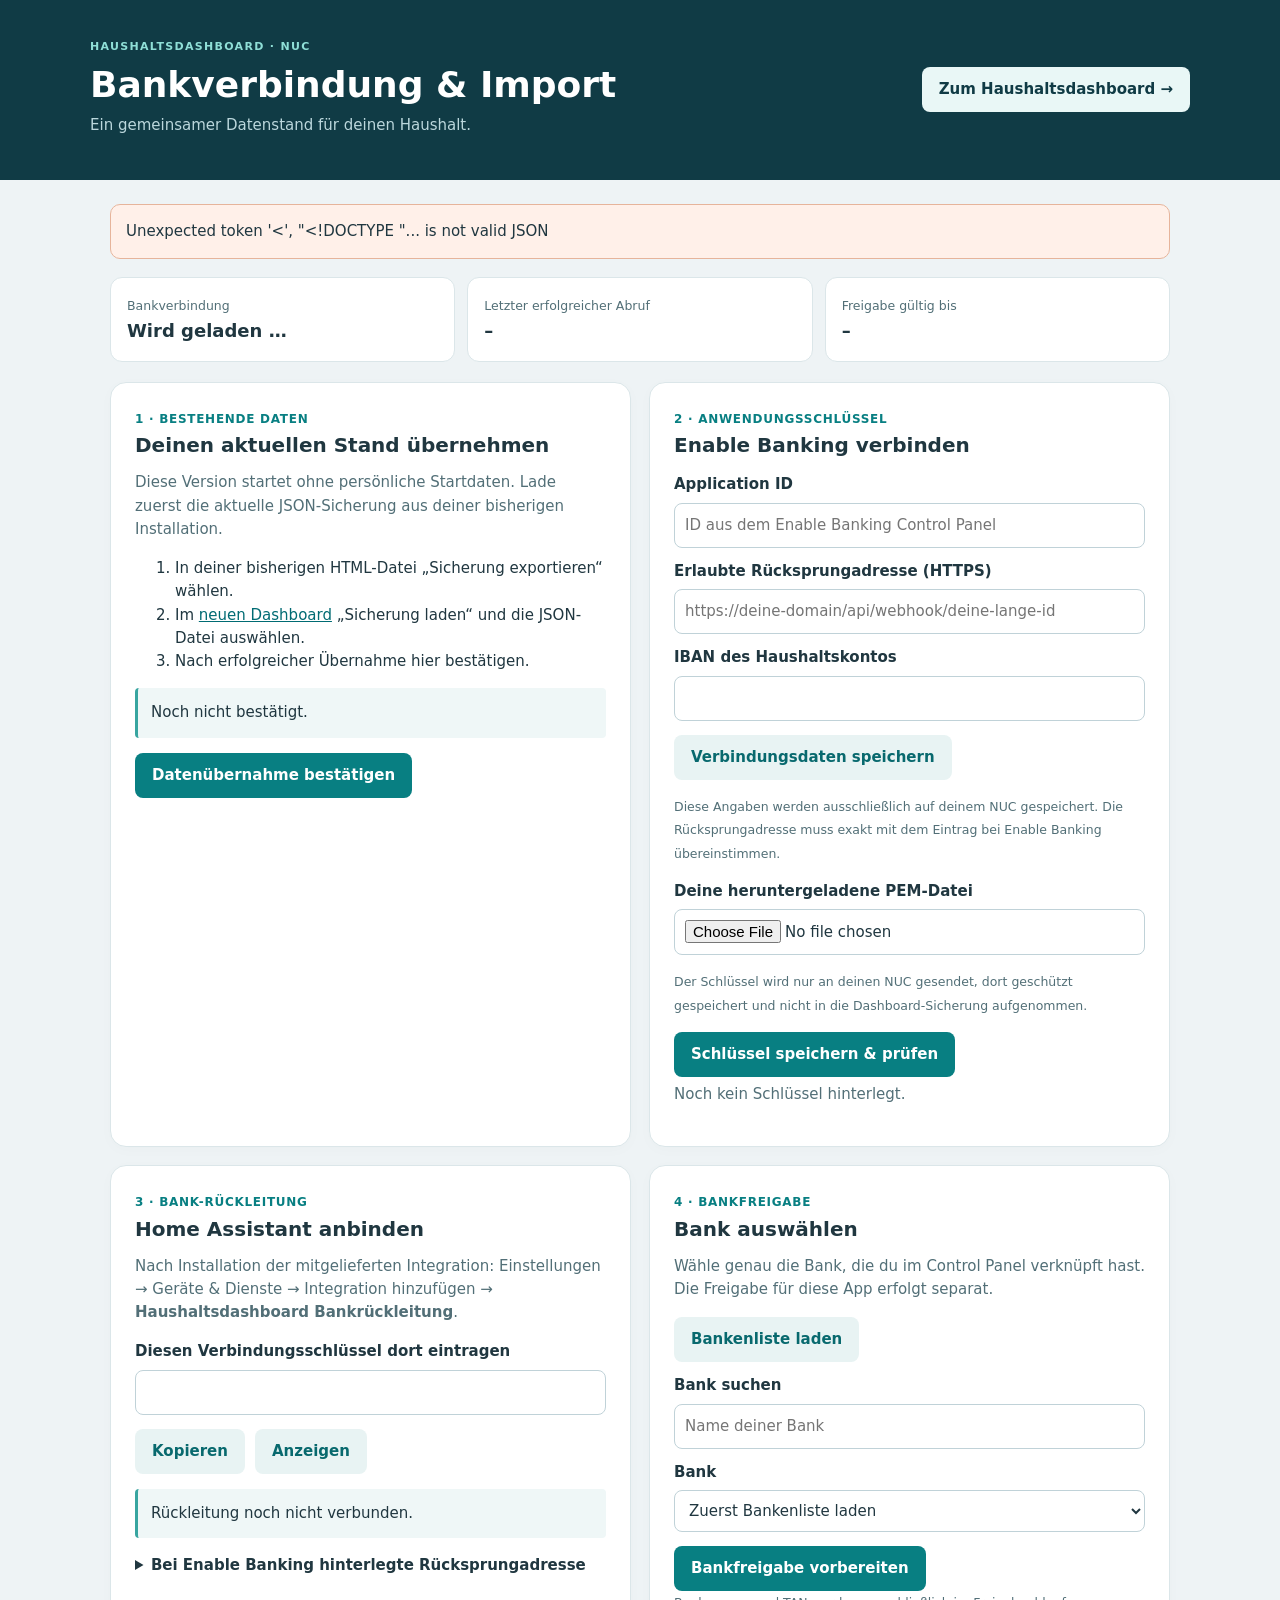
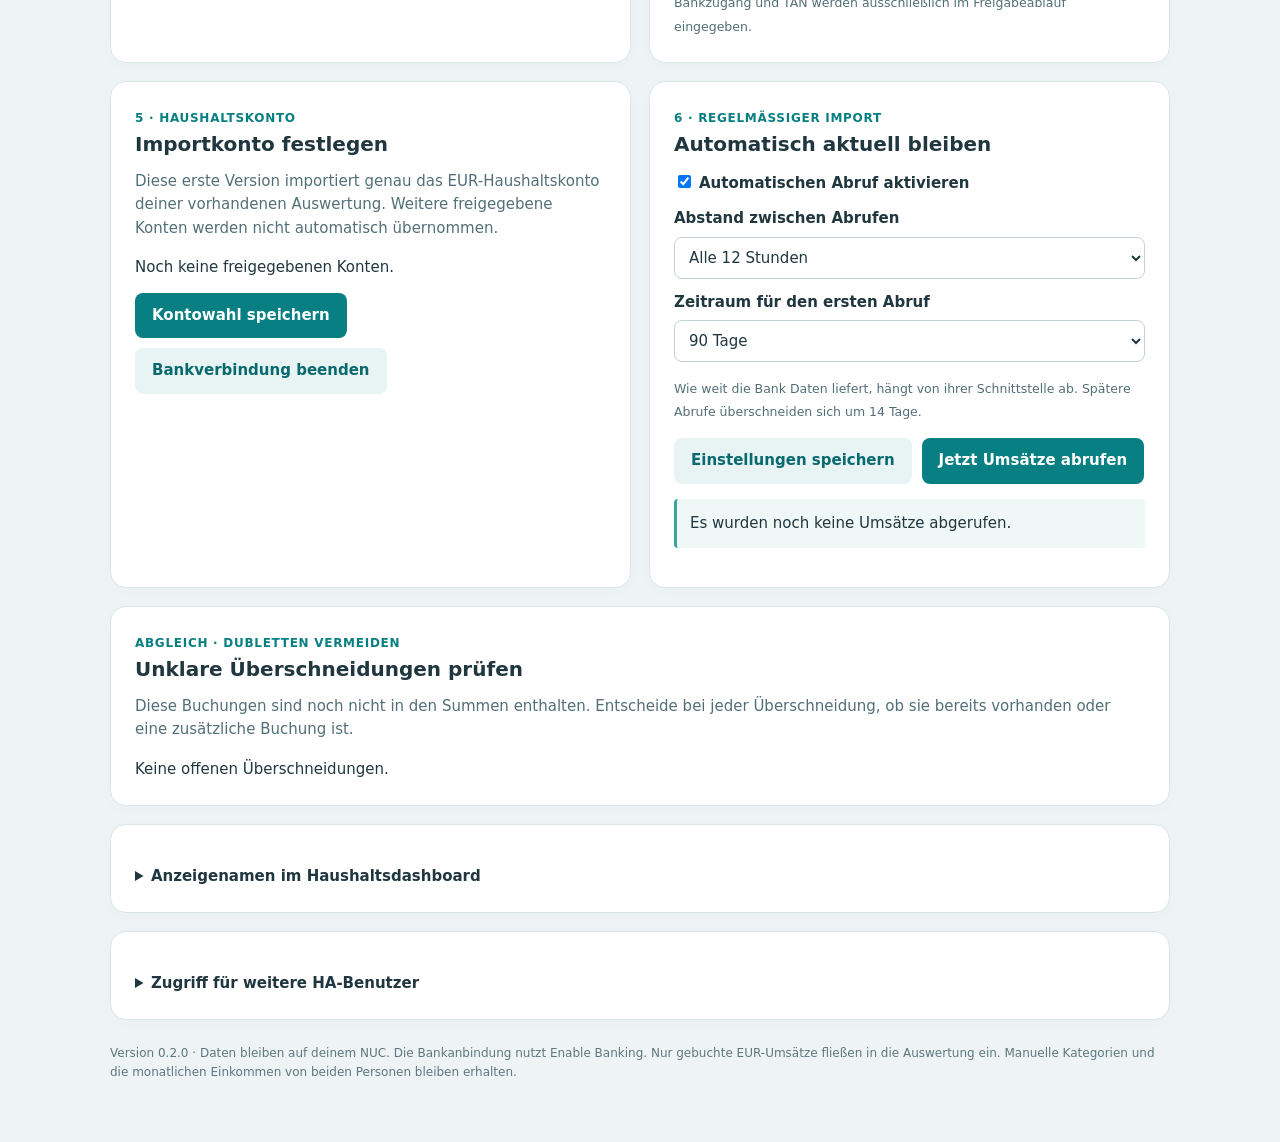
==== haushaltsdashboard/app/public/index.html @ 6bea0fce "Add Home Assistant household dashboard 0.2.0 with migration guide and checks" ====
<!doctype html>
<html lang="de"><head><meta charset="utf-8"><meta name="viewport" content="width=device-width,initial-scale=1"><title>Haushalt · Bankverbindung</title>
<style>
:root{font:15px/1.55 system-ui,sans-serif;color:#203740;background:#eef3f5;--accent:#087f82}*{box-sizing:border-box}body{margin:0}header{background:#103b45;color:white;padding:34px max(5vw,20px)}header .wrap{display:flex;justify-content:space-between;gap:20px;align-items:center}h1{font-size:clamp(25px,4vw,36px);line-height:1.2;margin:6px 0}h2{font-size:20px;margin:0 0 10px}h3{font-size:16px;margin:0 0 10px}.eyebrow{letter-spacing:.12em;text-transform:uppercase;font-size:11px;font-weight:750;color:#8fdfd7}.wrap,main{max-width:1100px;margin:auto}main{padding:24px 20px 60px}.grid{display:grid;grid-template-columns:1fr 1fr;gap:18px}.card{background:white;border:1px solid #dbe6e9;padding:24px;border-radius:16px;box-shadow:0 3px 15px #183e4405}.wide{grid-column:1/-1}.step{color:var(--accent);font-size:12px;letter-spacing:.06em;text-transform:uppercase;font-weight:800}.muted,small{color:#526f77}.muted{margin:6px 0 16px}label{display:block;font-weight:650;margin:12px 0 6px}input,select,textarea{font:inherit;border:1px solid #c0d2d8;border-radius:8px;padding:10px;width:100%;background:#fff;color:#203740}input[type=checkbox],input[type=radio]{width:auto;margin-right:8px}button,.button{font:inherit;display:inline-block;border:0;border-radius:8px;padding:11px 17px;cursor:pointer;background:var(--accent);color:white;text-decoration:none;font-weight:650}button.secondary,.button.secondary{background:#e8f3f3;color:#08696e}header .button{white-space:nowrap;background:#e9f7f6;color:#103b45}.row{display:flex;flex-wrap:wrap;gap:10px;align-items:center;margin-top:14px}button:disabled{opacity:.5;cursor:wait}code{font-size:12px;overflow-wrap:anywhere}#message{position:sticky;top:12px;z-index:2;border-radius:10px;padding:15px;margin-bottom:18px;background:#dff4ed;border:1px solid #a3d9c5}#message.error{background:#fff0e9;border-color:#e6b49b}.status{display:grid;grid-template-columns:repeat(3,1fr);gap:12px;margin:0 0 20px}.stat{padding:16px;border-radius:12px;background:white;border:1px solid #dbe6e9}.stat strong{display:block;font-size:18px}.note{padding:13px;background:#eff7f7;border-left:3px solid #38a5a0;border-radius:4px}details{margin-top:16px}summary{cursor:pointer;font-weight:650}.review{padding:18px 0;border-top:1px solid #dce7ea}.compare{display:grid;grid-template-columns:1fr 1fr;gap:14px}.compare>div{padding:13px;border-radius:8px;background:#f3f7f9}.compare p{overflow-wrap:anywhere;margin:4px 0}a{color:#006b73}#bridge{font-family:monospace}footer{margin-top:24px;font-size:12px;color:#5e7780}.owner-only[hidden],[hidden]{display:none!important}@media(max-width:700px){.grid,.compare{grid-template-columns:1fr}.wide{grid-column:auto}.status{grid-template-columns:1fr}.card{padding:19px}header .wrap{align-items:flex-start;flex-direction:column}main{padding:18px 12px}.stat strong{font-size:16px}}
</style></head><body><header><div class="wrap"><div><span class="eyebrow">Haushaltsdashboard · NUC</span><h1>Bankverbindung & Import</h1><p style="margin:8px 0;color:#bbd7dc">Ein gemeinsamer Datenstand für deinen Haushalt.</p></div><a class="button" href="dashboard.html">Zum Haushaltsdashboard →</a></div></header>
<main><div id="message" role="status" hidden></div><div class="status"><div class="stat"><small>Bankverbindung</small><strong id="connection">Wird geladen …</strong></div><div class="stat"><small>Letzter erfolgreicher Abruf</small><strong id="last-sync">–</strong></div><div class="stat"><small>Freigabe gültig bis</small><strong id="valid-until">–</strong></div></div>
<div class="grid">
<section class="card owner-only"><span class="step">1 · Bestehende Daten</span><h2>Deinen aktuellen Stand übernehmen</h2><p class="muted">Diese Version startet ohne persönliche Startdaten. Lade zuerst die aktuelle JSON-Sicherung aus deiner bisherigen Installation.</p><ol><li>In deiner bisherigen HTML-Datei „Sicherung exportieren“ wählen.</li><li>Im <a href="dashboard.html">neuen Dashboard</a> „Sicherung laden“ und die JSON-Datei auswählen.</li><li>Nach erfolgreicher Übernahme hier bestätigen.</li></ol><p id="migration-note" class="note">Noch nicht bestätigt.</p><button id="migration">Datenübernahme bestätigen</button></section>
<section class="card owner-only"><span class="step">2 · Anwendungsschlüssel</span><h2>Enable Banking verbinden</h2><label for="application-id">Application ID</label><input id="application-id" autocomplete="off" placeholder="ID aus dem Enable Banking Control Panel"><label for="redirect-input">Erlaubte Rücksprungadresse (HTTPS)</label><input id="redirect-input" type="url" autocomplete="off" placeholder="https://deine-domain/api/webhook/deine-lange-id"><label for="household-iban">IBAN des Haushaltskontos</label><input id="household-iban" autocomplete="off"><div class="row"><button id="save-connection" class="secondary">Verbindungsdaten speichern</button></div><p><small>Diese Angaben werden ausschließlich auf deinem NUC gespeichert. Die Rücksprungadresse muss exakt mit dem Eintrag bei Enable Banking übereinstimmen.</small></p><label for="key">Deine heruntergeladene PEM-Datei</label><input id="key" type="file" accept=".pem"><p><small>Der Schlüssel wird nur an deinen NUC gesendet, dort geschützt gespeichert und nicht in die Dashboard-Sicherung aufgenommen.</small></p><button id="upload-key">Schlüssel speichern & prüfen</button><p id="key-state" class="muted">Noch kein Schlüssel hinterlegt.</p></section>
<section class="card owner-only"><span class="step">3 · Bank-Rückleitung</span><h2>Home Assistant anbinden</h2><p class="muted">Nach Installation der mitgelieferten Integration: Einstellungen → Geräte & Dienste → Integration hinzufügen → <b>Haushaltsdashboard Bankrückleitung</b>.</p><label for="bridge">Diesen Verbindungsschlüssel dort eintragen</label><input id="bridge" type="password" readonly autocomplete="off"><div class="row"><button id="copy-bridge" class="secondary">Kopieren</button><button id="show-bridge" class="secondary">Anzeigen</button></div><p id="bridge-state" class="note">Rückleitung noch nicht verbunden.</p><details><summary>Bei Enable Banking hinterlegte Rücksprungadresse</summary><p><code id="redirect"></code></p></details></section>
<section class="card owner-only"><span class="step">4 · Bankfreigabe</span><h2>Bank auswählen</h2><p class="muted">Wähle genau die Bank, die du im Control Panel verknüpft hast. Die Freigabe für diese App erfolgt separat.</p><button id="load-banks" class="secondary">Bankenliste laden</button><label for="bank-search">Bank suchen</label><input id="bank-search" type="search" placeholder="Name deiner Bank"><label for="bank">Bank</label><select id="bank"><option value="">Zuerst Bankenliste laden</option></select><div class="row"><button id="authorize">Bankfreigabe vorbereiten</button><a id="auth-link" class="button" target="_blank" rel="noopener noreferrer" hidden>Bankfreigabe öffnen ↗</a></div><small>Bankzugang und TAN werden ausschließlich im Freigabeablauf eingegeben.</small></section>
<section class="card owner-only"><span class="step">5 · Haushaltskonto</span><h2>Importkonto festlegen</h2><p class="muted">Diese erste Version importiert genau das EUR-Haushaltskonto deiner vorhandenen Auswertung. Weitere freigegebene Konten werden nicht automatisch übernommen.</p><div id="accounts">Noch keine freigegebenen Konten.</div><div class="row"><button id="save-account">Kontowahl speichern</button><button id="disconnect" class="secondary">Bankverbindung beenden</button></div><div id="balances" class="muted"></div></section>
<section class="card owner-only"><span class="step">6 · Regelmäßiger Import</span><h2>Automatisch aktuell bleiben</h2><label><input id="auto-sync" type="checkbox" checked>Automatischen Abruf aktivieren</label><label for="interval">Abstand zwischen Abrufen</label><select id="interval"><option value="12">Alle 12 Stunden</option><option value="24">Alle 24 Stunden</option></select><label for="history">Zeitraum für den ersten Abruf</label><select id="history"><option value="30">30 Tage</option><option value="90" selected>90 Tage</option><option value="180">180 Tage</option><option value="365">365 Tage</option></select><p><small>Wie weit die Bank Daten liefert, hängt von ihrer Schnittstelle ab. Spätere Abrufe überschneiden sich um 14 Tage.</small></p><div class="row"><button id="save-settings" class="secondary">Einstellungen speichern</button><button id="sync">Jetzt Umsätze abrufen</button></div><p id="sync-result" class="note">Es wurden noch keine Umsätze abgerufen.</p></section>
<section class="card wide"><span class="step">Abgleich · Dubletten vermeiden</span><h2>Unklare Überschneidungen prüfen <span id="review-count"></span></h2><p class="muted">Diese Buchungen sind noch nicht in den Summen enthalten. Entscheide bei jeder Überschneidung, ob sie bereits vorhanden oder eine zusätzliche Buchung ist.</p><div id="reviews">Keine offenen Überschneidungen.</div></section>
<section class="card wide owner-only"><details><summary>Anzeigenamen im Haushaltsdashboard</summary><label for="person-first">Erste Person</label><input id="person-first" maxlength="40" placeholder="Person 1"><label for="person-second">Zweite Person</label><input id="person-second" maxlength="40" placeholder="Person 2"><div class="row"><button id="save-people" class="secondary">Anzeigenamen speichern</button></div></details></section><section class="card wide owner-only"><details><summary>Zugriff für weitere HA-Benutzer</summary><p>Standardmäßig sieht nur der HA-Benutzer, der diese App zuerst geöffnet hat, die Finanzdaten. Freigegebene Benutzer sehen und bearbeiten denselben Haushalt, können aber keine Bankverbindungen oder Schlüssel verwalten.</p><p>Deine Benutzerkennung: <code id="user-id"></code></p><label for="users">Weitere erlaubte HA-Benutzerkennungen, eine je Zeile</label><textarea id="users" rows="3" spellcheck="false"></textarea><p><small>Ein nicht freigegebener Benutzer sieht beim Öffnen der App seine Kennung in der Zugriffsmeldung.</small></p><button id="save-users" class="secondary">Zugriff speichern</button></details></section>
</div><footer>Version 0.2.0 · Daten bleiben auf deinem NUC. Die Bankanbindung nutzt Enable Banking. Nur gebuchte EUR-Umsätze fließen in die Auswertung ein. Manuelle Kategorien und die monatlichen Einkommen von beiden Personen bleiben erhalten.</footer></main><script src="settings.js"></script></body></html>
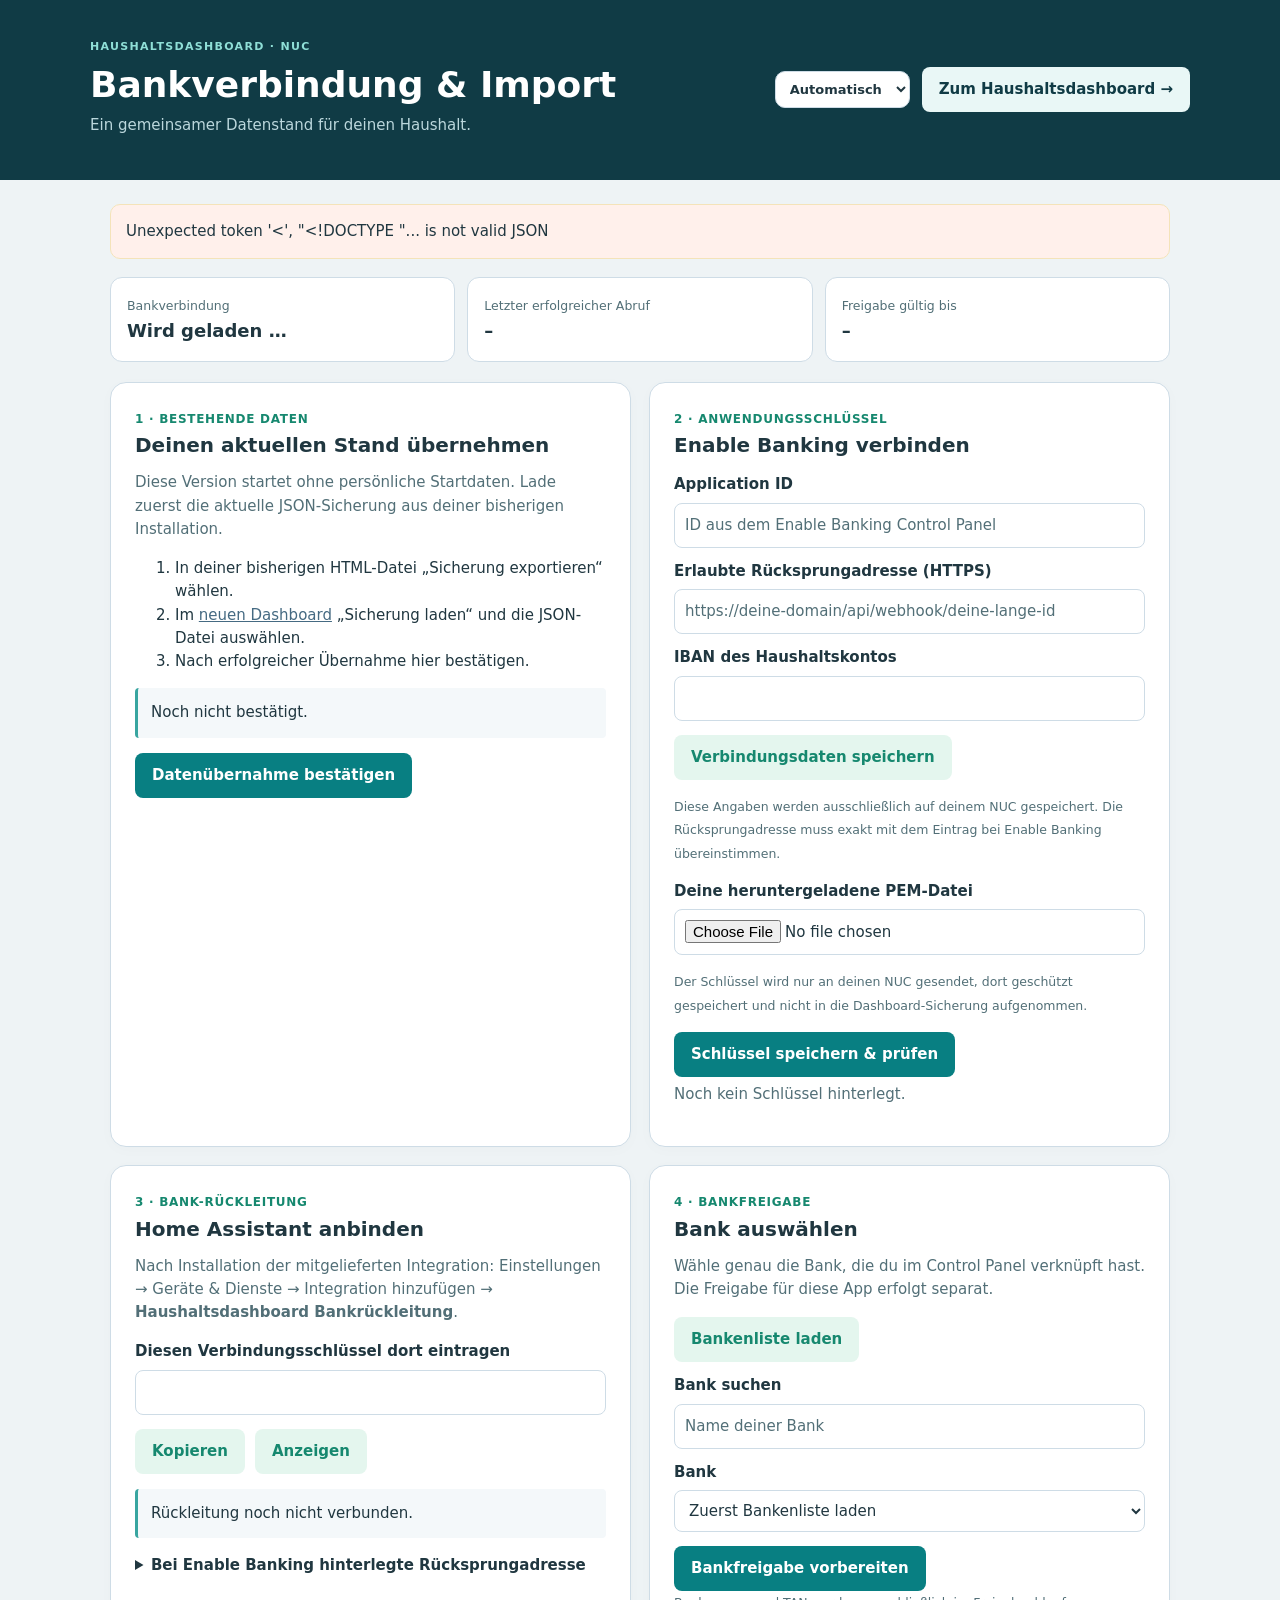
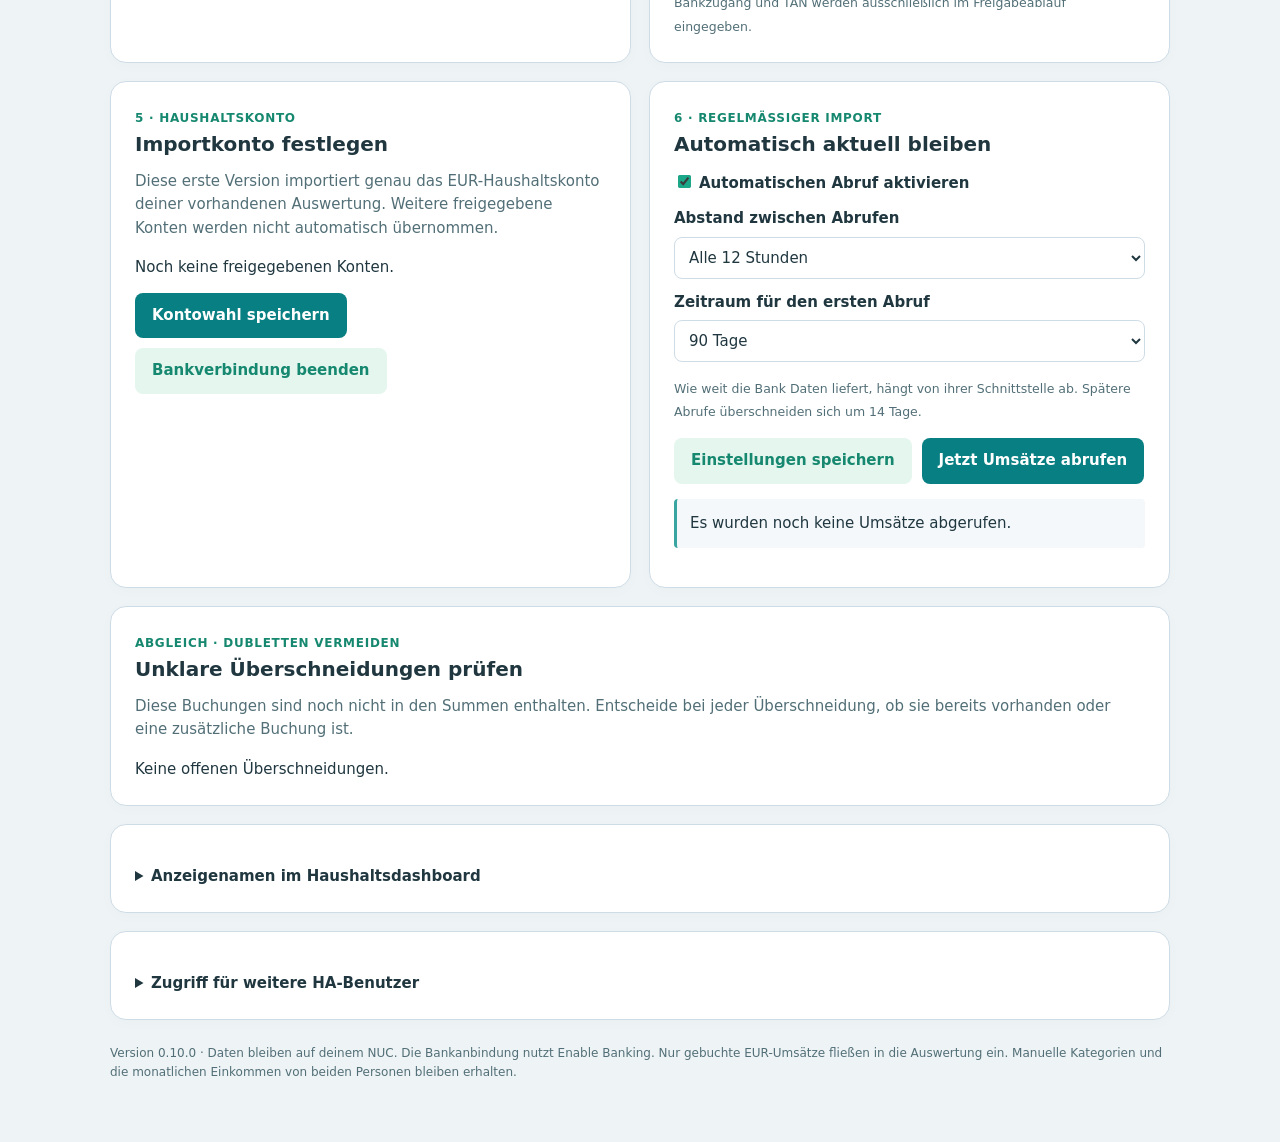
==== commit bcc66e96: "Release 0.10.0: dark and light themes with automatic HA/device appearance" ====
--- a/haushaltsdashboard/app/public/index.html
+++ b/haushaltsdashboard/app/public/index.html
@@ -1,8 +1,8 @@
 <!doctype html>
-<html lang="de"><head><meta charset="utf-8"><meta name="viewport" content="width=device-width,initial-scale=1"><title>Haushalt · Bankverbindung</title>
+<html lang="de"><head><meta charset="utf-8"><meta name="viewport" content="width=device-width,initial-scale=1"><meta name="theme-color" content="#142943"><script src="theme.js"></script><title>Haushalt · Bankverbindung</title>
 <style>
 :root{font:15px/1.55 system-ui,sans-serif;color:#203740;background:#eef3f5;--accent:#087f82}*{box-sizing:border-box}body{margin:0}header{background:#103b45;color:white;padding:34px max(5vw,20px)}header .wrap{display:flex;justify-content:space-between;gap:20px;align-items:center}h1{font-size:clamp(25px,4vw,36px);line-height:1.2;margin:6px 0}h2{font-size:20px;margin:0 0 10px}h3{font-size:16px;margin:0 0 10px}.eyebrow{letter-spacing:.12em;text-transform:uppercase;font-size:11px;font-weight:750;color:#8fdfd7}.wrap,main{max-width:1100px;margin:auto}main{padding:24px 20px 60px}.grid{display:grid;grid-template-columns:1fr 1fr;gap:18px}.card{background:white;border:1px solid #dbe6e9;padding:24px;border-radius:16px;box-shadow:0 3px 15px #183e4405}.wide{grid-column:1/-1}.step{color:var(--accent);font-size:12px;letter-spacing:.06em;text-transform:uppercase;font-weight:800}.muted,small{color:#526f77}.muted{margin:6px 0 16px}label{display:block;font-weight:650;margin:12px 0 6px}input,select,textarea{font:inherit;border:1px solid #c0d2d8;border-radius:8px;padding:10px;width:100%;background:#fff;color:#203740}input[type=checkbox],input[type=radio]{width:auto;margin-right:8px}button,.button{font:inherit;display:inline-block;border:0;border-radius:8px;padding:11px 17px;cursor:pointer;background:var(--accent);color:white;text-decoration:none;font-weight:650}button.secondary,.button.secondary{background:#e8f3f3;color:#08696e}header .button{white-space:nowrap;background:#e9f7f6;color:#103b45}.row{display:flex;flex-wrap:wrap;gap:10px;align-items:center;margin-top:14px}button:disabled{opacity:.5;cursor:wait}code{font-size:12px;overflow-wrap:anywhere}#message{position:sticky;top:12px;z-index:2;border-radius:10px;padding:15px;margin-bottom:18px;background:#dff4ed;border:1px solid #a3d9c5}#message.error{background:#fff0e9;border-color:#e6b49b}.status{display:grid;grid-template-columns:repeat(3,1fr);gap:12px;margin:0 0 20px}.stat{padding:16px;border-radius:12px;background:white;border:1px solid #dbe6e9}.stat strong{display:block;font-size:18px}.note{padding:13px;background:#eff7f7;border-left:3px solid #38a5a0;border-radius:4px}details{margin-top:16px}summary{cursor:pointer;font-weight:650}.review{padding:18px 0;border-top:1px solid #dce7ea}.compare{display:grid;grid-template-columns:1fr 1fr;gap:14px}.compare>div{padding:13px;border-radius:8px;background:#f3f7f9}.compare p{overflow-wrap:anywhere;margin:4px 0}a{color:#006b73}#bridge{font-family:monospace}footer{margin-top:24px;font-size:12px;color:#5e7780}.owner-only[hidden],[hidden]{display:none!important}@media(max-width:700px){.grid,.compare{grid-template-columns:1fr}.wide{grid-column:auto}.status{grid-template-columns:1fr}.card{padding:19px}header .wrap{align-items:flex-start;flex-direction:column}main{padding:18px 12px}.stat strong{font-size:16px}}
-</style></head><body><header><div class="wrap"><div><span class="eyebrow">Haushaltsdashboard · NUC</span><h1>Bankverbindung & Import</h1><p style="margin:8px 0;color:#bbd7dc">Ein gemeinsamer Datenstand für deinen Haushalt.</p></div><a class="button" href="dashboard.html">Zum Haushaltsdashboard →</a></div></header>
+</style><link rel="stylesheet" href="theme.css"></head><body class="bank-page"><header><div class="wrap"><div><span class="eyebrow">Haushaltsdashboard · NUC</span><h1>Bankverbindung & Import</h1><p style="margin:8px 0;color:#bbd7dc">Ein gemeinsamer Datenstand für deinen Haushalt.</p></div><div class="bank-header-actions"><label class="theme-control" for="theme-mode"><span>Darstellung</span><select id="theme-mode" data-theme-select aria-label="Darstellung"><option value="auto">Automatisch</option><option value="light">Hell</option><option value="dark">Dunkel</option></select></label><a class="button" href="dashboard.html">Zum Haushaltsdashboard →</a></div></div></header>
 <main><div id="message" role="status" hidden></div><div class="status"><div class="stat"><small>Bankverbindung</small><strong id="connection">Wird geladen …</strong></div><div class="stat"><small>Letzter erfolgreicher Abruf</small><strong id="last-sync">–</strong></div><div class="stat"><small>Freigabe gültig bis</small><strong id="valid-until">–</strong></div></div>
 <div class="grid">
 <section class="card owner-only"><span class="step">1 · Bestehende Daten</span><h2>Deinen aktuellen Stand übernehmen</h2><p class="muted">Diese Version startet ohne persönliche Startdaten. Lade zuerst die aktuelle JSON-Sicherung aus deiner bisherigen Installation.</p><ol><li>In deiner bisherigen HTML-Datei „Sicherung exportieren“ wählen.</li><li>Im <a href="dashboard.html">neuen Dashboard</a> „Sicherung laden“ und die JSON-Datei auswählen.</li><li>Nach erfolgreicher Übernahme hier bestätigen.</li></ol><p id="migration-note" class="note">Noch nicht bestätigt.</p><button id="migration">Datenübernahme bestätigen</button></section>
@@ -13,4 +13,4 @@
 <section class="card owner-only"><span class="step">6 · Regelmäßiger Import</span><h2>Automatisch aktuell bleiben</h2><label><input id="auto-sync" type="checkbox" checked>Automatischen Abruf aktivieren</label><label for="interval">Abstand zwischen Abrufen</label><select id="interval"><option value="12">Alle 12 Stunden</option><option value="24">Alle 24 Stunden</option></select><label for="history">Zeitraum für den ersten Abruf</label><select id="history"><option value="30">30 Tage</option><option value="90" selected>90 Tage</option><option value="180">180 Tage</option><option value="365">365 Tage</option></select><p><small>Wie weit die Bank Daten liefert, hängt von ihrer Schnittstelle ab. Spätere Abrufe überschneiden sich um 14 Tage.</small></p><div class="row"><button id="save-settings" class="secondary">Einstellungen speichern</button><button id="sync">Jetzt Umsätze abrufen</button></div><p id="sync-result" class="note">Es wurden noch keine Umsätze abgerufen.</p></section>
 <section class="card wide"><span class="step">Abgleich · Dubletten vermeiden</span><h2>Unklare Überschneidungen prüfen <span id="review-count"></span></h2><p class="muted">Diese Buchungen sind noch nicht in den Summen enthalten. Entscheide bei jeder Überschneidung, ob sie bereits vorhanden oder eine zusätzliche Buchung ist.</p><div id="reviews">Keine offenen Überschneidungen.</div></section>
 <section class="card wide owner-only"><details><summary>Anzeigenamen im Haushaltsdashboard</summary><label for="person-first">Erste Person</label><input id="person-first" maxlength="40" placeholder="Person 1"><label for="person-second">Zweite Person</label><input id="person-second" maxlength="40" placeholder="Person 2"><div class="row"><button id="save-people" class="secondary">Anzeigenamen speichern</button></div></details></section><section class="card wide owner-only"><details><summary>Zugriff für weitere HA-Benutzer</summary><p>Standardmäßig sieht nur der HA-Benutzer, der diese App zuerst geöffnet hat, die Finanzdaten. Freigegebene Benutzer sehen und bearbeiten denselben Haushalt, können aber keine Bankverbindungen oder Schlüssel verwalten.</p><p>Deine Benutzerkennung: <code id="user-id"></code></p><label for="users">Weitere erlaubte HA-Benutzerkennungen, eine je Zeile</label><textarea id="users" rows="3" spellcheck="false"></textarea><p><small>Ein nicht freigegebener Benutzer sieht beim Öffnen der App seine Kennung in der Zugriffsmeldung.</small></p><button id="save-users" class="secondary">Zugriff speichern</button></details></section>
-</div><footer>Version 0.2.0 · Daten bleiben auf deinem NUC. Die Bankanbindung nutzt Enable Banking. Nur gebuchte EUR-Umsätze fließen in die Auswertung ein. Manuelle Kategorien und die monatlichen Einkommen von beiden Personen bleiben erhalten.</footer></main><script src="settings.js"></script></body></html>
+</div><footer>Version 0.10.0 · Daten bleiben auf deinem NUC. Die Bankanbindung nutzt Enable Banking. Nur gebuchte EUR-Umsätze fließen in die Auswertung ein. Manuelle Kategorien und die monatlichen Einkommen von beiden Personen bleiben erhalten.</footer></main><script src="settings.js"></script></body></html>
--- a/haushaltsdashboard/app/public/theme.css
+++ b/haushaltsdashboard/app/public/theme.css
@@ -0,0 +1,28 @@
+/* Semantic colors shared by the dashboard and bank setup. */
+:root{color-scheme:light;background:var(--bg);color:var(--ink);--bg:#f3f6f9;--ink:#182b3f;--muted:#64778b;--line:#e5ebf1;--mint:#1aa889;--surface:#fff;--surface-soft:#f4f8fa;--surface-hover:#f9fbfc;--track:#e9eff3;--border:#cedce6;--success-bg:#e4f6ee;--success-ink:#16886f;--warning-bg:#fff5df;--warning-border:#f4e3b9;--warning-ink:#825923;--danger-bg:#fff0eb;--link:#456a82;--chart-fixed:#142943;--chart-grid:#e5edf2;--success-border:#ccebdd}
+:root[data-theme="dark"]{color-scheme:dark;--surface:#1b2939;--surface-soft:#223346;--surface-hover:#2a3f53;--track:#30475c;--border:#425970;--success-bg:#183e36;--success-ink:#7be2c4;--warning-bg:#3b3020;--warning-border:#79613a;--warning-ink:#f5d397;--danger-bg:#442b30;--link:#9ac7ea;--bg:#101b28;--card:#1b2939;--ink:#edf3fa;--muted:#afc0d2;--line:#35495f;--mint:#64d8bc;--mint2:#183e36;--red:#ff9ba3;--amber:#f5d397;--shadow:0 12px 34px #00000022;--chart-fixed:#94b9ef;--chart-grid:#3a5067;--success-border:#356958}
+@media(prefers-color-scheme:dark){:root:not([data-theme]){color-scheme:dark;--surface:#1b2939;--surface-soft:#223346;--surface-hover:#2a3f53;--track:#30475c;--border:#425970;--success-bg:#183e36;--success-ink:#7be2c4;--warning-bg:#3b3020;--warning-border:#79613a;--warning-ink:#f5d397;--danger-bg:#442b30;--link:#9ac7ea;--bg:#101b28;--card:#1b2939;--ink:#edf3fa;--muted:#afc0d2;--line:#35495f;--mint:#64d8bc;--mint2:#183e36;--red:#ff9ba3;--amber:#f5d397;--shadow:0 12px 34px #00000022;--chart-fixed:#94b9ef;--chart-grid:#3a5067;--success-border:#356958}}
+body{background:var(--bg);color:var(--ink)}
+input,select,textarea{color:var(--ink);background-color:var(--surface);border-color:var(--border);accent-color:var(--mint)}
+input::placeholder,textarea::placeholder{color:var(--muted);opacity:1}
+.modal{background:var(--surface)}
+:focus-visible{outline:2px solid var(--chart-fixed);outline-offset:3px}
+.theme-control{display:flex;align-items:center;gap:7px;font-size:12px;font-weight:650;color:var(--muted);margin:0}
+.theme-control select{width:auto;min-width:118px;max-width:155px;font:inherit;font-size:13px;border:1px solid var(--border);border-radius:10px;padding:9px 10px;color:var(--ink);background:var(--surface);cursor:pointer}
+.theme-control span{position:absolute;width:1px;height:1px;overflow:hidden;clip-path:inset(50%)}
+.bank-page{--bg:#eef3f5;--ink:#203740;--muted:#526f77;--accent:#087f82;background:var(--bg);color:var(--ink)}
+:root[data-theme="dark"] .bank-page{--bg:#101b28;--ink:#edf3fa;--muted:#afc0d2;--accent:#147d71}
+@media(prefers-color-scheme:dark){:root:not([data-theme]) .bank-page{--bg:#101b28;--ink:#edf3fa;--muted:#afc0d2;--accent:#147d71}}
+.bank-page .card,.bank-page .stat{background:var(--surface);border-color:var(--border)}
+.bank-page input,.bank-page select,.bank-page textarea{color:var(--ink);background:var(--surface);border-color:var(--border)}
+.bank-page .muted,.bank-page small,.bank-page footer{color:var(--muted)}
+.bank-page .note,.bank-page .compare>div{background:var(--surface-soft)}
+.bank-page .review{border-color:var(--border)}
+.bank-page #message{background:var(--success-bg);border-color:var(--success-border);color:var(--success-ink)}
+.bank-page #message.error{background:var(--danger-bg);border-color:var(--warning-border);color:var(--ink)}
+.bank-page button.secondary,.bank-page .button.secondary{background:var(--success-bg);color:var(--success-ink)}
+.bank-page a:not(.button){color:var(--link)}
+.bank-header-actions{display:flex;align-items:center;gap:12px;flex-wrap:wrap}
+@media(max-width:740px){.theme-control select{min-height:40px}.bank-header-actions{gap:10px}}
+
+.bank-page .step{color:var(--success-ink)}
